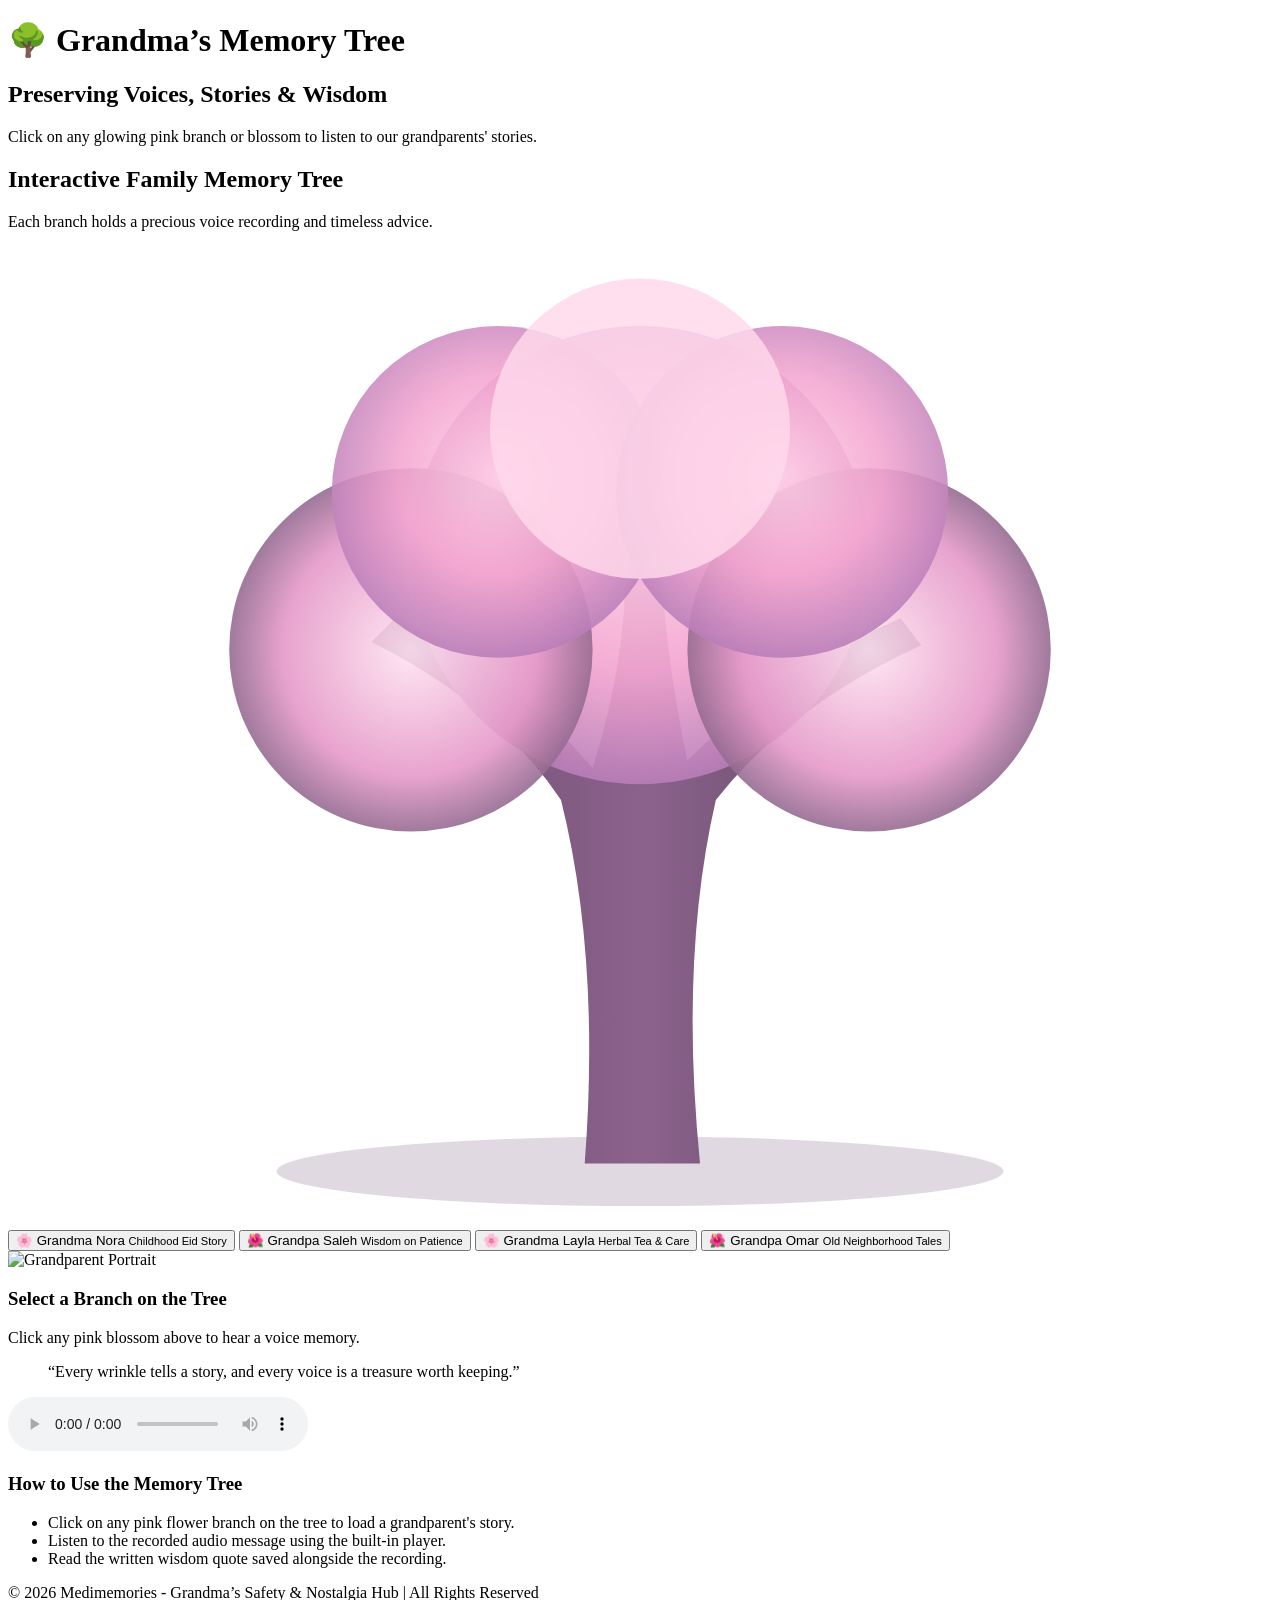
==== Memory-tree.html @ 54f24c82 "Add Memory Tree HTML structure and functionality" ====
<!DOCTYPE html>
<html lang="en">
<head>
    <meta charset="UTF-8">
    <meta name="viewport" content="width=device-width, initial-scale=1.0">
    <title>Medimemories - Memory Tree</title>
    <link rel="stylesheet" href="memory-tree.css">
</head>
<body>

    <header>
        <h1>🌳 Grandma’s Memory Tree</h1>
        <h2>Preserving Voices, Stories &amp; Wisdom</h2>
        <p>Click on any glowing pink branch or blossom to listen to our grandparents' stories.</p>
    </header>

    <main>
        <section class="tree-section">
            <h2>Interactive Family Memory Tree</h2>
            <p>Each branch holds a precious voice recording and timeless advice.</p>

            <div class="tree-container">
                <svg class="pink-tree" viewBox="0 0 800 620" xmlns="http://www.w3.org/2000/svg">
                    <defs>
                        <linearGradient id="trunkGrad" x1="0%" y1="0%" x2="100%" y2="0%">
                            <stop offset="0%" stop-color="#6d4c6e" />
                            <stop offset="50%" stop-color="#8b628c" />
                            <stop offset="100%" stop-color="#59465c" />
                        </linearGradient>

                        <radialGradient id="pinkCanopy" cx="50%" cy="45%" r="55%">
                            <stop offset="0%" stop-color="#ffd1e8" />
                            <stop offset="55%" stop-color="#f3a6d0" />
                            <stop offset="100%" stop-color="#b87db8" />
                        </radialGradient>

                        <radialGradient id="softLavender" cx="50%" cy="50%" r="50%">
                            <stop offset="0%" stop-color="#ffe4f2" />
                            <stop offset="70%" stop-color="#e599c8" />
                            <stop offset="100%" stop-color="#956b91" />
                        </radialGradient>
                    </defs>

                    <ellipse cx="400" cy="585" rx="230" ry="22" fill="rgba(118, 84, 119, 0.22)" />

                    <path class="tree-trunk" d="M365,580 Q375,450 350,350 Q310,290 230,250 L245,235 Q325,275 370,330 Q395,250 390,180 L412,180 Q415,255 430,325 Q485,270 565,235 L578,252 Q495,290 448,350 Q425,450 438,580 Z" fill="url(#trunkGrad)" />

                    <g class="tree-foliage">
                        <circle cx="400" cy="195" r="145" fill="url(#pinkCanopy)" opacity="0.92" />
                        <circle cx="255" cy="255" r="115" fill="url(#softLavender)" opacity="0.90" />
                        <circle cx="545" cy="255" r="115" fill="url(#softLavender)" opacity="0.90" />
                        <circle cx="310" cy="155" r="105" fill="url(#pinkCanopy)" opacity="0.88" />
                        <circle cx="490" cy="155" r="105" fill="url(#pinkCanopy)" opacity="0.88" />
                        <circle cx="400" cy="115" r="95" fill="#ffd9ec" opacity="0.85" />
                    </g>
                </svg>

                <button type="button" class="memory-branch branch-1" onclick="playMemory(0)">
                    <span class="blossom-icon">🌸</span>
                    <span class="branch-title">Grandma Nora</span>
                    <small>Childhood Eid Story</small>
                </button>

                <button type="button" class="memory-branch branch-2" onclick="playMemory(1)">
                    <span class="blossom-icon">🌺</span>
                    <span class="branch-title">Grandpa Saleh</span>
                    <small>Wisdom on Patience</small>
                </button>

                <button type="button" class="memory-branch branch-3" onclick="playMemory(2)">
                    <span class="blossom-icon">🌸</span>
                    <span class="branch-title">Grandma Layla</span>
                    <small>Herbal Tea &amp; Care</small>
                </button>

                <button type="button" class="memory-branch branch-4" onclick="playMemory(3)">
                    <span class="blossom-icon">🌺</span>
                    <span class="branch-title">Grandpa Omar</span>
                    <small>Old Neighborhood Tales</small>
                </button>
            </div>
        </section>

        <section class="story-player-card" id="storyPlayerCard">
            <div class="story-header">
                <img id="grandparentImg" src="grandma1.jpg" alt="Grandparent Portrait" class="grandparent-photo">
                <div>
                    <h3 id="memoryTitle">Select a Branch on the Tree</h3>
                    <p id="memoryMeta" class="memory-meta">Click any pink blossom above to hear a voice memory.</p>
                </div>
            </div>

            <blockquote id="memoryQuote" class="memory-quote">
                “Every wrinkle tells a story, and every voice is a treasure worth keeping.”
            </blockquote>

            <audio id="memoryAudio" controls>
                <source id="audioSource" src="story1.mp3" type="audio/mpeg">
                Your browser does not support the audio element.
            </audio>
        </section>

        <section class="tips-section">
            <h3>How to Use the Memory Tree</h3>
            <ul class="memory-guide-list">
                <li>Click on any pink flower branch on the tree to load a grandparent's story.</li>
                <li>Listen to the recorded audio message using the built-in player.</li>
                <li>Read the written wisdom quote saved alongside the recording.</li>
            </ul>
        </section>
    </main>

    <footer>
        <p>&copy; 2026 Medimemories - Grandma’s Safety &amp; Nostalgia Hub | All Rights Reserved</p>
    </footer>

    <script>
        const memories = [
            {
                title: "Grandma Nora — Childhood Eid Memories",
                meta: "Recorded in 2025 • Duration: 0:45",
                quote: "“In the old days, the whole neighborhood gathered before sunrise, sharing warm dates and laughter.”",
                image: "grandma1.jpg",
                audio: "story1.mp3"
            },
            {
                title: "Grandpa Saleh — Wisdom on Patience & Kindness",
                meta: "Recorded in 2025 • Duration: 1:10",
                quote: "“Take your time in life, my children; a gentle word heals faster than any medicine.”",
                image: "grandpa1.jpg",
                audio: "story2.mp3"
            },
            {
                title: "Grandma Layla — Traditional Herbal Remedies",
                meta: "Recorded in 2026 • Duration: 0:52",
                quote: "“A cup of warm mint and chamomile before sleep brings peace to both heart and mind.”",
                image: "grandma1.jpg",
                audio: "story1.mp3"
            },
            {
                title: "Grandpa Omar — Tales from the Old Market",
                meta: "Recorded in 2026 • Duration: 1:20",
                quote: "“People knew each other by heart, and trust was worth more than gold.”",
                image: "grandpa1.jpg",
                audio: "story2.mp3"
            }
        ];

        function playMemory(index) {
            const selected = memories[index];
            document.getElementById("memoryTitle").textContent = selected.title;
            document.getElementById("memoryMeta").textContent = selected.meta;
            document.getElementById("memoryQuote").textContent = selected.quote;
            document.getElementById("grandparentImg").src = selected.image;

            const audioPlayer = document.getElementById("memoryAudio");
            const audioSource = document.getElementById("audioSource");
            audioSource.src = selected.audio;
            audioPlayer.load();
            audioPlayer.play();

            const allBranches = document.querySelectorAll(".memory-branch");
            allBranches.forEach(btn => btn.classList.remove("active-branch"));
            allBranches[index].classList.add("active-branch");
        }
    </script>

</body>
</html>
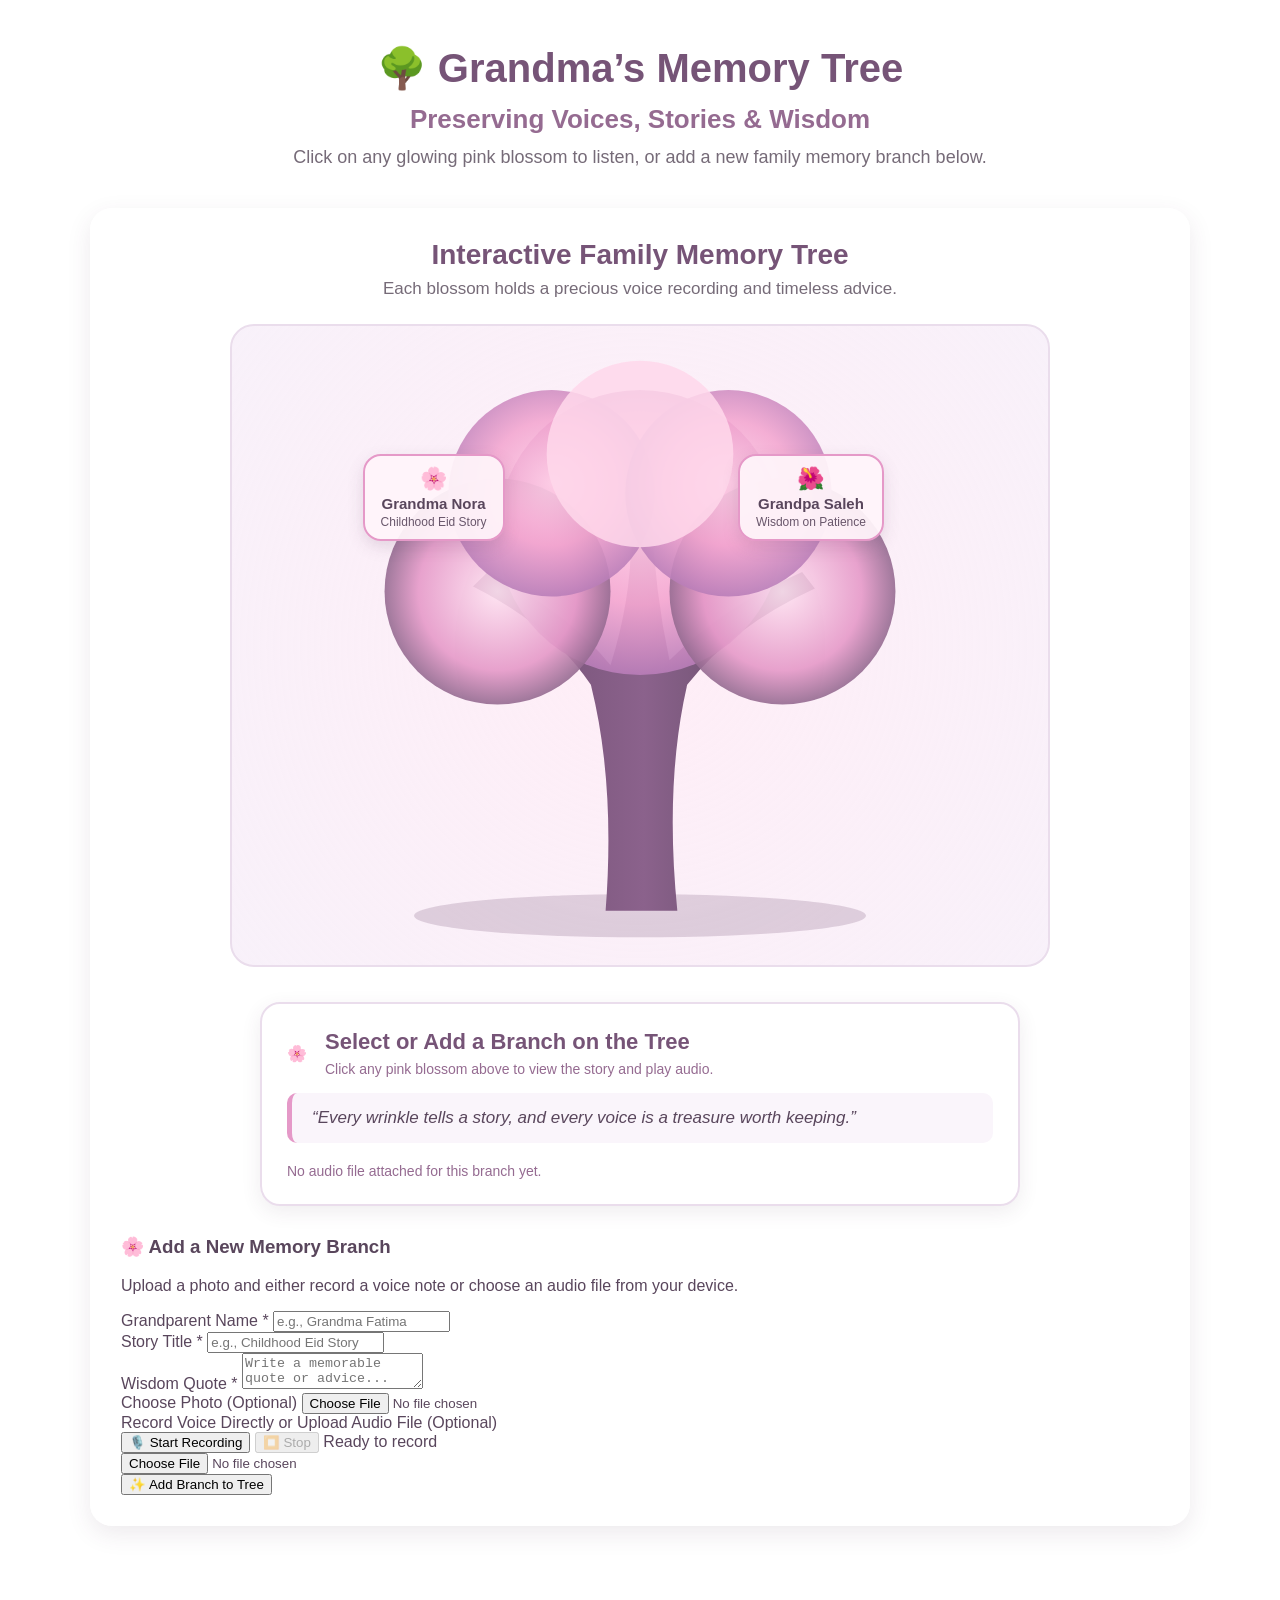
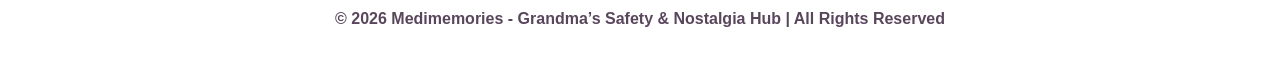
==== commit 8da112cd: "Update Memory-tree.html" ====
--- a/Memory-tree.html
+++ b/Memory-tree.html
@@ -4,22 +4,37 @@
     <meta charset="UTF-8">
     <meta name="viewport" content="width=device-width, initial-scale=1.0">
     <title>Medimemories - Memory Tree</title>
-    <link rel="stylesheet" href="memory-tree.css">
+    <link rel="stylesheet" href="Memory-tree.css">
 </head>
 <body>
 
     <header>
         <h1>🌳 Grandma’s Memory Tree</h1>
         <h2>Preserving Voices, Stories &amp; Wisdom</h2>
-        <p>Click on any glowing pink branch or blossom to listen to our grandparents' stories.</p>
+        <p>Click on any glowing pink blossom to listen, or add a new family memory branch below.</p>
     </header>
 
     <main>
+        <!-- NOTIFICATION BANNER -->
+        <div id="memoryNotification" class="memory-notification" role="alert" style="display: none;">
+            <div class="notification-content">
+                <span class="notification-icon">🔔</span>
+                <div>
+                    <strong id="notificationTitle">New Memory Added! / تم إدراج رسالة جديدة لك!</strong>
+                    <p id="notificationMessage">A new message was added to your tree — go check it out! / أدرجوا لك رسالة وذكرى جديدة على الشجرة، روح شوفها الآن!</p>
+                </div>
+            </div>
+            <div class="notification-actions">
+                <button type="button" id="goToMemoryBtn" class="notification-view-btn">Go Check It 👀 / شوفها</button>
+                <button type="button" id="closeNotificationBtn" class="notification-close-btn" aria-label="Close">✕</button>
+            </div>
+        </div>
+
         <section class="tree-section">
             <h2>Interactive Family Memory Tree</h2>
-            <p>Each branch holds a precious voice recording and timeless advice.</p>
-
-            <div class="tree-container">
+            <p>Each blossom holds a precious voice recording and timeless advice.</p>
+
+            <div class="tree-container" id="treeContainer">
                 <svg class="pink-tree" viewBox="0 0 800 620" xmlns="http://www.w3.org/2000/svg">
                     <defs>
                         <linearGradient id="trunkGrad" x1="0%" y1="0%" x2="100%" y2="0%">
@@ -55,38 +70,19 @@
                     </g>
                 </svg>
 
-                <button type="button" class="memory-branch branch-1" onclick="playMemory(0)">
-                    <span class="blossom-icon">🌸</span>
-                    <span class="branch-title">Grandma Nora</span>
-                    <small>Childhood Eid Story</small>
-                </button>
-
-                <button type="button" class="memory-branch branch-2" onclick="playMemory(1)">
-                    <span class="blossom-icon">🌺</span>
-                    <span class="branch-title">Grandpa Saleh</span>
-                    <small>Wisdom on Patience</small>
-                </button>
-
-                <button type="button" class="memory-branch branch-3" onclick="playMemory(2)">
-                    <span class="blossom-icon">🌸</span>
-                    <span class="branch-title">Grandma Layla</span>
-                    <small>Herbal Tea &amp; Care</small>
-                </button>
-
-                <button type="button" class="memory-branch branch-4" onclick="playMemory(3)">
-                    <span class="blossom-icon">🌺</span>
-                    <span class="branch-title">Grandpa Omar</span>
-                    <small>Old Neighborhood Tales</small>
-                </button>
+                <!-- Dynamic branches will be rendered here -->
+                <div id="branchesWrapper"></div>
             </div>
         </section>
 
+        <!-- STORY & AUDIO PLAYER CARD -->
         <section class="story-player-card" id="storyPlayerCard">
             <div class="story-header">
-                <img id="grandparentImg" src="grandma1.jpg" alt="Grandparent Portrait" class="grandparent-photo">
+                <img id="grandparentImg" src="" alt="Grandparent Portrait" class="grandparent-photo" style="display: none;">
+                <div id="photoPlaceholder" class="photo-placeholder">🌸</div>
                 <div>
-                    <h3 id="memoryTitle">Select a Branch on the Tree</h3>
-                    <p id="memoryMeta" class="memory-meta">Click any pink blossom above to hear a voice memory.</p>
+                    <h3 id="memoryTitle">Select or Add a Branch on the Tree</h3>
+                    <p id="memoryMeta" class="memory-meta">Click any pink blossom above to view the story and play audio.</p>
                 </div>
             </div>
 
@@ -94,19 +90,51 @@
                 “Every wrinkle tells a story, and every voice is a treasure worth keeping.”
             </blockquote>
 
-            <audio id="memoryAudio" controls>
-                <source id="audioSource" src="story1.mp3" type="audio/mpeg">
+            <audio id="memoryAudio" controls style="display: none;">
                 Your browser does not support the audio element.
             </audio>
+            <p id="noAudioMsg" class="memory-meta">No audio file attached for this branch yet.</p>
         </section>
 
-        <section class="tips-section">
-            <h3>How to Use the Memory Tree</h3>
-            <ul class="memory-guide-list">
-                <li>Click on any pink flower branch on the tree to load a grandparent's story.</li>
-                <li>Listen to the recorded audio message using the built-in player.</li>
-                <li>Read the written wisdom quote saved alongside the recording.</li>
-            </ul>
+        <!-- ADD NEW BRANCH FORM FOR END USER -->
+        <section class="add-memory-section">
+            <h3>🌸 Add a New Memory Branch</h3>
+            <p>Upload a photo and either record a voice note or choose an audio file from your device.</p>
+
+            <form id="addMemoryForm" class="add-memory-form">
+                <div class="form-row">
+                    <label for="personName">Grandparent Name *</label>
+                    <input type="text" id="personName" placeholder="e.g., Grandma Fatima" required>
+                </div>
+
+                <div class="form-row">
+                    <label for="storyTitle">Story Title *</label>
+                    <input type="text" id="storyTitle" placeholder="e.g., Childhood Eid Story" required>
+                </div>
+
+                <div class="form-row">
+                    <label for="storyQuote">Wisdom Quote *</label>
+                    <textarea id="storyQuote" rows="2" placeholder="Write a memorable quote or advice..." required></textarea>
+                </div>
+
+                <div class="form-row">
+                    <label for="photoInput">Choose Photo (Optional)</label>
+                    <input type="file" id="photoInput" accept="image/*">
+                </div>
+
+                <div class="form-row">
+                    <label>Record Voice Directly or Upload Audio File (Optional)</label>
+                    <div class="voice-controls">
+                        <button type="button" id="recordBtn" class="record-btn">🎙️ Start Recording</button>
+                        <button type="button" id="stopBtn" class="stop-btn" disabled>⏹️ Stop</button>
+                        <span id="recordStatus" class="record-status">Ready to record</span>
+                    </div>
+                    <audio id="recordedPreview" controls style="display: none; margin-top: 8px;"></audio>
+                    <input type="file" id="audioInput" accept="audio/*">
+                </div>
+
+                <button type="submit" class="add-branch-btn">✨ Add Branch to Tree</button>
+            </form>
         </section>
     </main>
 
@@ -117,52 +145,280 @@
     <script>
         const memories = [
             {
+                name: "Grandma Nora",
+                shortTitle: "Childhood Eid Story",
                 title: "Grandma Nora — Childhood Eid Memories",
-                meta: "Recorded in 2025 • Duration: 0:45",
+                meta: "Sample Memory • Record or upload below",
                 quote: "“In the old days, the whole neighborhood gathered before sunrise, sharing warm dates and laughter.”",
-                image: "grandma1.jpg",
-                audio: "story1.mp3"
+                image: "",
+                audio: ""
             },
             {
+                name: "Grandpa Saleh",
+                shortTitle: "Wisdom on Patience",
                 title: "Grandpa Saleh — Wisdom on Patience & Kindness",
-                meta: "Recorded in 2025 • Duration: 1:10",
+                meta: "Sample Memory • Record or upload below",
                 quote: "“Take your time in life, my children; a gentle word heals faster than any medicine.”",
-                image: "grandpa1.jpg",
-                audio: "story2.mp3"
-            },
-            {
-                title: "Grandma Layla — Traditional Herbal Remedies",
-                meta: "Recorded in 2026 • Duration: 0:52",
-                quote: "“A cup of warm mint and chamomile before sleep brings peace to both heart and mind.”",
-                image: "grandma1.jpg",
-                audio: "story1.mp3"
-            },
-            {
-                title: "Grandpa Omar — Tales from the Old Market",
-                meta: "Recorded in 2026 • Duration: 1:20",
-                quote: "“People knew each other by heart, and trust was worth more than gold.”",
-                image: "grandpa1.jpg",
-                audio: "story2.mp3"
+                image: "",
+                audio: ""
             }
         ];
+
+        const branchPositions = [
+            { top: "20%", left: "16%" },
+            { top: "20%", left: "62%" },
+            { top: "42%", left: "20%" },
+            { top: "42%", left: "58%" },
+            { top: "12%", left: "39%" },
+            { top: "32%", left: "39%" },
+            { top: "55%", left: "14%" },
+            { top: "55%", left: "64%" }
+        ];
+
+        const branchesWrapper = document.getElementById("branchesWrapper");
+
+        // Voice recording state
+        let mediaRecorder = null;
+        let audioChunks = [];
+        let recordedAudioURL = "";
+
+        const recordBtn = document.getElementById("recordBtn");
+        const stopBtn = document.getElementById("stopBtn");
+        const recordStatus = document.getElementById("recordStatus");
+        const recordedPreview = document.getElementById("recordedPreview");
+        const audioInput = document.getElementById("audioInput");
+
+        recordBtn.addEventListener("click", async function () {
+            if (!navigator.mediaDevices || !navigator.mediaDevices.getUserMedia) {
+                recordStatus.textContent = "Microphone recording is not supported in this browser.";
+                return;
+            }
+
+            try {
+                const stream = await navigator.mediaDevices.getUserMedia({ audio: true });
+                audioChunks = [];
+                mediaRecorder = new MediaRecorder(stream);
+
+                mediaRecorder.ondataavailable = function (event) {
+                    if (event.data.size > 0) {
+                        audioChunks.push(event.data);
+                    }
+                };
+
+                mediaRecorder.onstop = function () {
+                    const audioBlob = new Blob(audioChunks, { type: "audio/webm" });
+                    recordedAudioURL = URL.createObjectURL(audioBlob);
+                    recordedPreview.src = recordedAudioURL;
+                    recordedPreview.style.display = "block";
+                    recordStatus.textContent = "Recording saved! Ready to add branch.";
+
+                    stream.getTracks().forEach(track => track.stop());
+                };
+
+                mediaRecorder.start();
+                recordBtn.disabled = true;
+                stopBtn.disabled = false;
+                recordStatus.textContent = "Recording... speak clearly";
+            } catch (err) {
+                recordStatus.textContent = "Microphone access denied or unavailable.";
+            }
+        });
+
+        stopBtn.addEventListener("click", function () {
+            if (mediaRecorder && mediaRecorder.state !== "inactive") {
+                mediaRecorder.stop();
+                recordBtn.disabled = false;
+                stopBtn.disabled = true;
+            }
+        });
+
+        audioInput.addEventListener("change", function () {
+            if (this.files && this.files[0]) {
+                recordedAudioURL = "";
+                recordedPreview.style.display = "none";
+                recordedPreview.src = "";
+                recordStatus.textContent = "Audio file selected from device.";
+            }
+        });
+
+        // Notification & soft chime
+        const memoryNotification = document.getElementById("memoryNotification");
+        const notificationTitle = document.getElementById("notificationTitle");
+        const notificationMessage = document.getElementById("notificationMessage");
+        const goToMemoryBtn = document.getElementById("goToMemoryBtn");
+        const closeNotificationBtn = document.getElementById("closeNotificationBtn");
+
+        let notificationTimer = null;
+        let latestAddedIndex = null;
+
+        function playSoftChime() {
+            try {
+                const AudioCtx = window.AudioContext || window.webkitAudioContext;
+                if (!AudioCtx) return;
+
+                const ctx = new AudioCtx();
+                const now = ctx.currentTime;
+
+                const notes = [523.25, 659.25, 783.99];
+                notes.forEach((freq, idx) => {
+                    const osc = ctx.createOscillator();
+                    const gain = ctx.createGain();
+
+                    osc.type = "sine";
+                    osc.frequency.setValueAtTime(freq, now + idx * 0.12);
+
+                    gain.gain.setValueAtTime(0.001, now + idx * 0.12);
+                    gain.gain.exponentialRampToValueAtTime(0.08, now + idx * 0.12 + 0.03);
+                    gain.gain.exponentialRampToValueAtTime(0.0001, now + idx * 0.12 + 0.35);
+
+                    osc.connect(gain);
+                    gain.connect(ctx.destination);
+
+                    osc.start(now + idx * 0.12);
+                    osc.stop(now + idx * 0.12 + 0.38);
+                });
+            } catch (e) {
+                // Ignore if audio context is blocked
+            }
+        }
+
+        function showMemoryNotification(personName, storyTitle, memoryIndex) {
+            latestAddedIndex = memoryIndex;
+
+            notificationTitle.textContent = `New Memory from/for ${personName} • أدرجوا لك رسالة جديدة!`;
+            notificationMessage.textContent = `"${storyTitle}" was added to the tree — go check it out! / أضافوا لك ذكرى ورسالة جديدة، روح شوفها الآن!`;
+
+            memoryNotification.style.display = "flex";
+            playSoftChime();
+
+            clearTimeout(notificationTimer);
+            notificationTimer = setTimeout(() => {
+                memoryNotification.style.display = "none";
+            }, 8000);
+        }
+
+        goToMemoryBtn.addEventListener("click", function () {
+            if (latestAddedIndex !== null) {
+                playMemory(latestAddedIndex);
+                document.getElementById("storyPlayerCard").scrollIntoView({ behavior: "smooth", block: "center" });
+            }
+            memoryNotification.style.display = "none";
+        });
+
+        closeNotificationBtn.addEventListener("click", function () {
+            memoryNotification.style.display = "none";
+            clearTimeout(notificationTimer);
+        });
+
+        function renderBranches() {
+            branchesWrapper.innerHTML = "";
+            memories.forEach((mem, index) => {
+                const btn = document.createElement("button");
+                btn.type = "button";
+                btn.className = "memory-branch";
+
+                const pos = branchPositions[index % branchPositions.length];
+                btn.style.top = pos.top;
+                btn.style.left = pos.left;
+                btn.style.animationDelay = `${(index * 0.4) % 2}s`;
+
+                btn.innerHTML = `
+                    <span class="blossom-icon">${index % 2 === 0 ? "🌸" : "🌺"}</span>
+                    <span class="branch-title">${mem.name}</span>
+                    <small>${mem.shortTitle}</small>
+                `;
+
+                btn.onclick = () => playMemory(index);
+                branchesWrapper.appendChild(btn);
+            });
+        }
 
         function playMemory(index) {
             const selected = memories[index];
             document.getElementById("memoryTitle").textContent = selected.title;
             document.getElementById("memoryMeta").textContent = selected.meta;
             document.getElementById("memoryQuote").textContent = selected.quote;
-            document.getElementById("grandparentImg").src = selected.image;
+
+            const imgEl = document.getElementById("grandparentImg");
+            const placeholderEl = document.getElementById("photoPlaceholder");
+            if (selected.image) {
+                imgEl.src = selected.image;
+                imgEl.style.display = "block";
+                placeholderEl.style.display = "none";
+            } else {
+                imgEl.style.display = "none";
+                placeholderEl.style.display = "flex";
+            }
 
             const audioPlayer = document.getElementById("memoryAudio");
-            const audioSource = document.getElementById("audioSource");
-            audioSource.src = selected.audio;
-            audioPlayer.load();
-            audioPlayer.play();
+            const noAudioMsg = document.getElementById("noAudioMsg");
+            if (selected.audio) {
+                audioPlayer.src = selected.audio;
+                audioPlayer.style.display = "block";
+                noAudioMsg.style.display = "none";
+                audioPlayer.load();
+                audioPlayer.play();
+            } else {
+                audioPlayer.pause();
+                audioPlayer.style.display = "none";
+                noAudioMsg.style.display = "block";
+            }
 
             const allBranches = document.querySelectorAll(".memory-branch");
             allBranches.forEach(btn => btn.classList.remove("active-branch"));
-            allBranches[index].classList.add("active-branch");
+            if (allBranches[index]) {
+                allBranches[index].classList.add("active-branch");
+            }
         }
+
+        document.getElementById("addMemoryForm").addEventListener("submit", function (e) {
+            e.preventDefault();
+
+            const name = document.getElementById("personName").value.trim();
+            const shortTitle = document.getElementById("storyTitle").value.trim();
+            const quoteText = document.getElementById("storyQuote").value.trim();
+            const photoFile = document.getElementById("photoInput").files[0];
+            const audioFile = audioInput.files[0];
+
+            const imageURL = photoFile ? URL.createObjectURL(photoFile) : "";
+            let finalAudioURL = "";
+            let audioSourceLabel = "Text memory";
+
+            if (recordedAudioURL) {
+                finalAudioURL = recordedAudioURL;
+                audioSourceLabel = "Recorded voice";
+            } else if (audioFile) {
+                finalAudioURL = URL.createObjectURL(audioFile);
+                audioSourceLabel = "Uploaded audio";
+            }
+
+            const newMemory = {
+                name: name,
+                shortTitle: shortTitle,
+                title: `${name} — ${shortTitle}`,
+                meta: `Added just now • ${audioSourceLabel}`,
+                quote: `“${quoteText}”`,
+                image: imageURL,
+                audio: finalAudioURL
+            };
+
+            memories.push(newMemory);
+            renderBranches();
+
+            const newIndex = memories.length - 1;
+            playMemory(newIndex);
+            showMemoryNotification(name, shortTitle, newIndex);
+
+            this.reset();
+            recordedAudioURL = "";
+            recordedPreview.style.display = "none";
+            recordedPreview.src = "";
+            recordBtn.disabled = false;
+            stopBtn.disabled = true;
+            recordStatus.textContent = "Ready to record";
+        });
+
+        renderBranches();
     </script>
 
 </body>
--- a/Memory-tree.css
+++ b/Memory-tree.css
@@ -0,0 +1,309 @@
+/* =========================
+   GENERAL SETTINGS
+========================= */
+* {
+    box-sizing: border-box;
+}
+
+body {
+    margin: 0;
+    min-height: 100vh;
+    font-family: "Segoe UI", Tahoma, Arial, sans-serif;
+    direction: ltr;
+    background-image: url("family-background.png.png");
+    background-size: cover;
+    background-position: center;
+    background-repeat: no-repeat;
+    background-attachment: fixed;
+    color: #59465c;
+}
+
+/* =========================
+   HEADER
+========================= */
+header {
+    text-align: center;
+    padding: 35px 15px 20px;
+}
+
+header h1 {
+    color: #765477;
+    font-size: 40px;
+    font-weight: 800;
+    margin: 10px 0 12px;
+}
+
+header h2 {
+    color: #956b91;
+    font-size: 26px;
+    font-weight: 700;
+    margin: 0 0 12px;
+}
+
+header p {
+    color: #766b78;
+    font-size: 18px;
+    margin: 0;
+}
+
+/* =========================
+   MAIN GLASS CONTAINER
+========================= */
+main {
+    max-width: 1100px;
+    margin: 20px auto 50px;
+    padding: 30px;
+    background: rgba(255, 255, 255, 0.78);
+    border: 1px solid rgba(255, 255, 255, 0.85);
+    border-radius: 22px;
+    box-shadow: 0 8px 25px rgba(80, 50, 80, 0.10);
+    backdrop-filter: blur(6px);
+}
+
+main h2 {
+    color: #765477;
+    font-size: 28px;
+    margin: 0 0 8px;
+    text-align: center;
+}
+
+main > .tree-section > p {
+    color: #766b78;
+    font-size: 17px;
+    text-align: center;
+    margin: 0 0 25px;
+}
+
+/* =========================
+   LARGE PINK & LAVENDER ANIMATED TREE
+========================= */
+.tree-container {
+    position: relative;
+    max-width: 820px;
+    margin: 0 auto 35px;
+    padding: 15px;
+    background: radial-gradient(circle at center, rgba(255, 228, 242, 0.65), rgba(235, 215, 240, 0.35));
+    border: 2px solid #eaddec;
+    border-radius: 24px;
+    overflow: hidden;
+}
+
+.pink-tree {
+    width: 100%;
+    height: auto;
+    display: block;
+    transform-origin: bottom center;
+    animation: gentleSway 6s ease-in-out infinite;
+}
+
+.tree-foliage {
+    transform-origin: 400px 230px;
+    animation: canopyBreathe 4.5s ease-in-out infinite alternate;
+}
+
+@keyframes gentleSway {
+    0% {
+        transform: rotate(-1.2deg);
+    }
+    50% {
+        transform: rotate(1.2deg);
+    }
+    100% {
+        transform: rotate(-1.2deg);
+    }
+}
+
+@keyframes canopyBreathe {
+    0% {
+        transform: scale(0.99);
+    }
+    100% {
+        transform: scale(1.025);
+    }
+}
+
+/* =========================
+   INTERACTIVE BRANCH BUTTONS
+========================= */
+.memory-branch {
+    position: absolute;
+    display: flex;
+    flex-direction: column;
+    align-items: center;
+    gap: 3px;
+    padding: 10px 16px;
+    background: rgba(255, 245, 250, 0.94);
+    color: #59465c;
+    border: 2px solid #e599c8;
+    border-radius: 18px;
+    box-shadow: 0 6px 16px rgba(118, 84, 119, 0.18);
+    cursor: pointer;
+    transition: transform 0.3s ease, background 0.3s ease, box-shadow 0.3s ease;
+    animation: floatBranch 3.5s ease-in-out infinite alternate;
+}
+
+.memory-branch:hover,
+.memory-branch.active-branch {
+    background: linear-gradient(135deg, #f3a6d0, #956b91);
+    color: #ffffff;
+    border-color: #765477;
+    transform: scale(1.08);
+    box-shadow: 0 8px 22px rgba(118, 84, 119, 0.35);
+}
+
+.blossom-icon {
+    font-size: 22px;
+}
+
+.branch-title {
+    font-weight: 700;
+    font-size: 15px;
+}
+
+.memory-branch small {
+    font-size: 12px;
+    opacity: 0.9;
+}
+
+.branch-1 {
+    top: 22%;
+    left: 16%;
+}
+
+.branch-2 {
+    top: 20%;
+    right: 16%;
+    animation-delay: 0.8s;
+}
+
+.branch-3 {
+    top: 44%;
+    left: 22%;
+    animation-delay: 1.4s;
+}
+
+.branch-4 {
+    top: 44%;
+    right: 22%;
+    animation-delay: 2s;
+}
+
+@keyframes floatBranch {
+    0% {
+        transform: translateY(0px);
+    }
+    100% {
+        transform: translateY(-6px);
+    }
+}
+
+/* =========================
+   STORY & AUDIO PLAYER CARD
+========================= */
+.story-player-card {
+    max-width: 760px;
+    margin: 0 auto 30px;
+    padding: 25px;
+    background: rgba(255, 255, 255, 0.95);
+    border: 2px solid #eaddec;
+    border-radius: 20px;
+    box-shadow: 0 6px 20px rgba(80, 50, 80, 0.09);
+}
+
+.story-header {
+    display: flex;
+    align-items: center;
+    gap: 18px;
+    margin-bottom: 16px;
+}
+
+.grandparent-photo {
+    width: 85px;
+    height: 85px;
+    border-radius: 50%;
+    object-fit: cover;
+    border: 3px solid #e599c8;
+}
+
+.story-header h3 {
+    color: #765477;
+    font-size: 22px;
+    margin: 0 0 6px;
+}
+
+.memory-meta {
+    color: #956b91;
+    font-size: 14px;
+    margin: 0;
+}
+
+.memory-quote {
+    margin: 15px 0 20px;
+    padding: 15px 20px;
+    background: #faf5fb;
+    border-left: 5px solid #e599c8;
+    border-radius: 10px;
+    font-style: italic;
+    font-size: 17px;
+    color: #59465c;
+}
+
+audio {
+    width: 100%;
+    border-radius: 12px;
+}
+
+/* =========================
+   GUIDE LIST & FOOTER
+========================= */
+.tips-section {
+    max-width: 760px;
+    margin: 0 auto;
+    padding: 20px 25px;
+    background: #faf5fb;
+    border: 1px solid #eaddec;
+    border-radius: 16px;
+}
+
+.tips-section h3 {
+    color: #765477;
+    margin-top: 0;
+}
+
+.memory-guide-list {
+    color: #59465c;
+    line-height: 1.8;
+    padding-left: 20px;
+}
+
+footer {
+    text-align: center;
+    padding: 18px;
+    color: #59465c;
+    font-weight: 600;
+}
+
+/* =========================
+   RESPONSIVE DESIGN (MOBILE)
+========================= */
+@media (max-width: 700px) {
+    header h1 {
+        font-size: 28px;
+    }
+
+    main {
+        margin: 12px;
+        padding: 18px;
+    }
+
+    .memory-branch {
+        position: static;
+        width: 100%;
+        margin-top: 10px;
+    }
+
+    .story-header {
+        flex-direction: column;
+        text-align: center;
+    }
+}
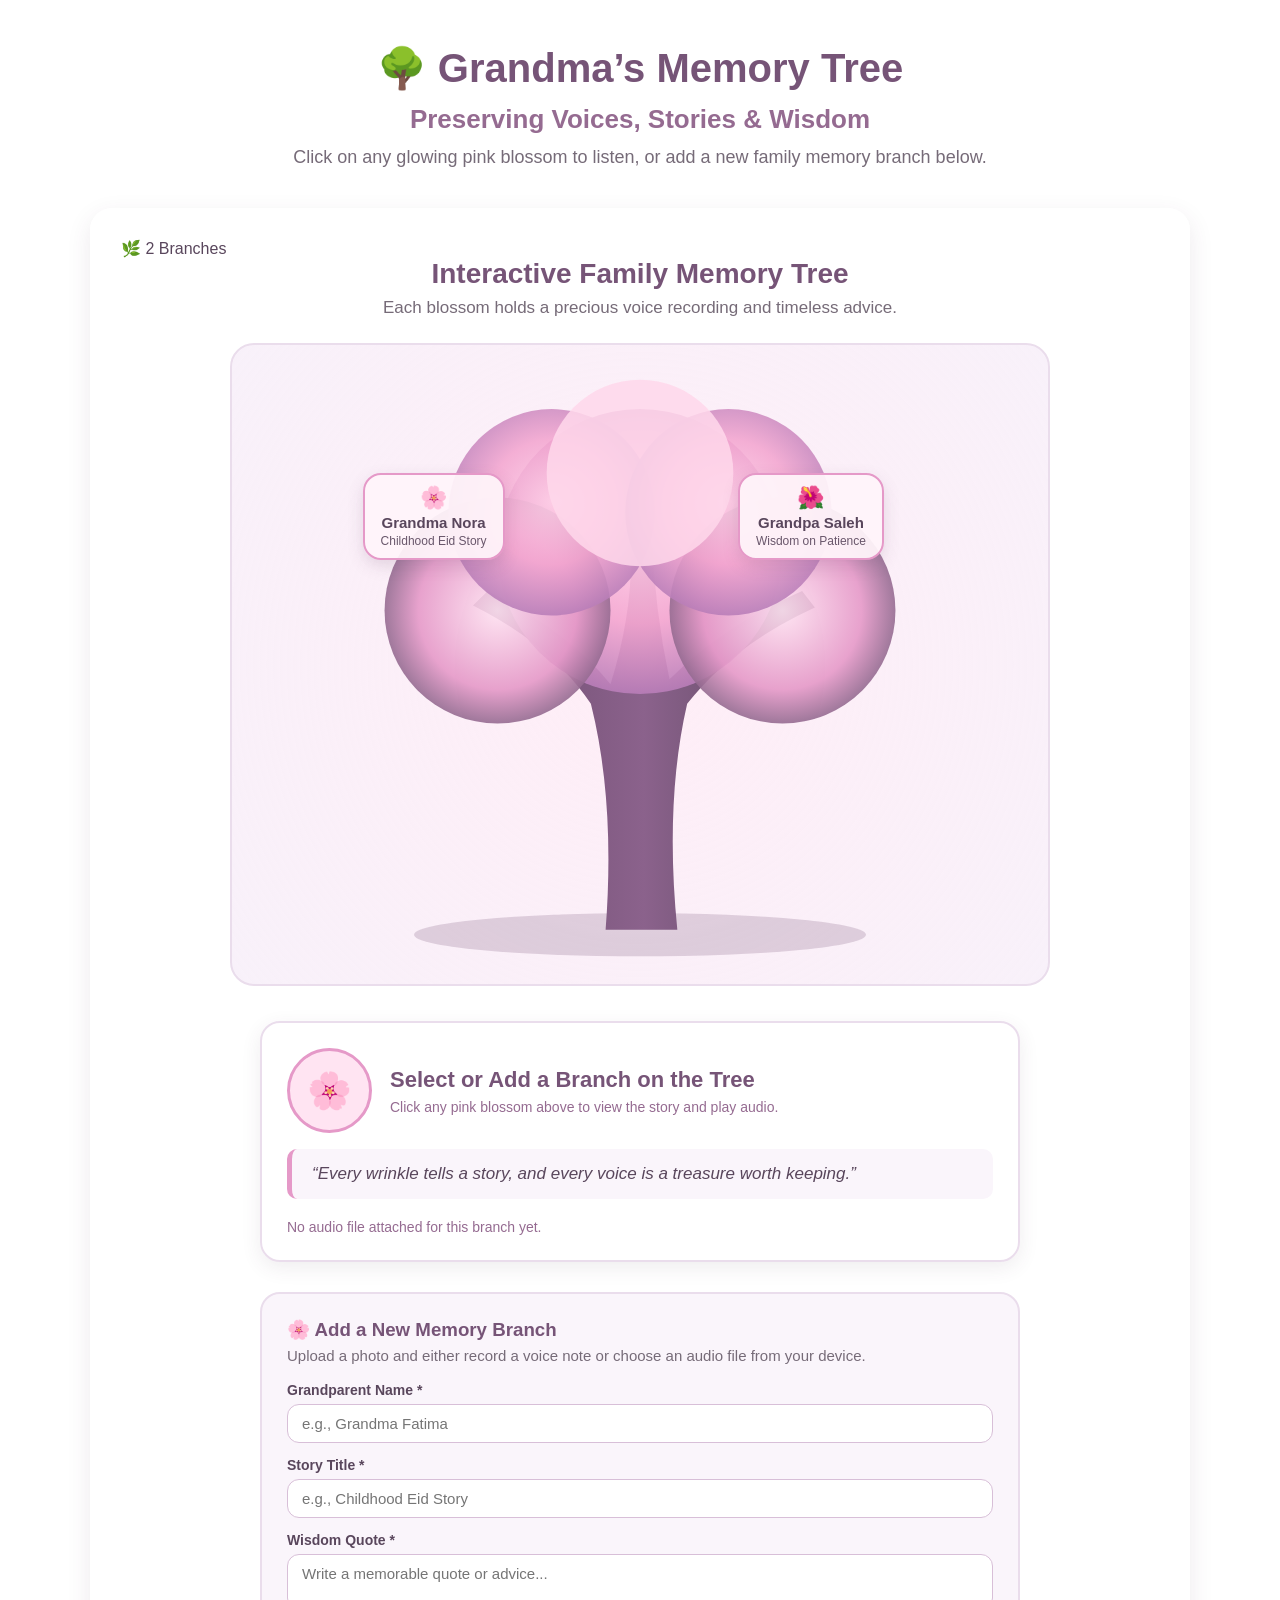
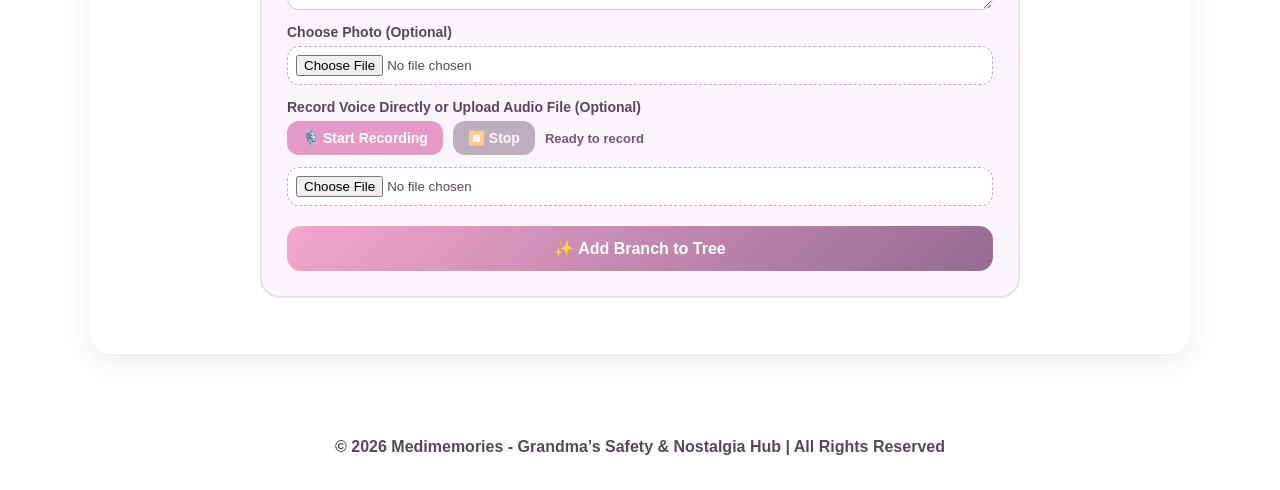
==== commit 640ace4f: "Update Memory-tree.html" ====
--- a/Memory-tree.html
+++ b/Memory-tree.html
@@ -4,6 +4,9 @@
     <meta charset="UTF-8">
     <meta name="viewport" content="width=device-width, initial-scale=1.0">
     <title>Medimemories - Memory Tree</title>
+    <link rel="preconnect" href="https://fonts.googleapis.com">
+    <link rel="preconnect" href="https://fonts.gstatic.com" crossorigin>
+    <link href="https://fonts.googleapis.com/css2?family=Playfair+Display:ital,wght@0,500;1,400;1,500;1,600&display=swap" rel="stylesheet">
     <link rel="stylesheet" href="Memory-tree.css">
 </head>
 <body>
@@ -16,21 +19,29 @@
 
     <main>
         <!-- NOTIFICATION BANNER -->
-        <div id="memoryNotification" class="memory-notification" role="alert" style="display: none;">
+        <div id="memoryNotification" class="memory-notification" role="status" aria-live="polite" style="display: none;">
+            <div id="notificationPetalsLayer" class="notification-petals-layer" aria-hidden="true"></div>
+
             <div class="notification-content">
                 <span class="notification-icon">🔔</span>
                 <div>
-                    <strong id="notificationTitle">New Memory Added! / تم إدراج رسالة جديدة لك!</strong>
-                    <p id="notificationMessage">A new message was added to your tree — go check it out! / أدرجوا لك رسالة وذكرى جديدة على الشجرة، روح شوفها الآن!</p>
+                    <p id="notificationMessage" class="notification-poetic-text"></p>
                 </div>
             </div>
             <div class="notification-actions">
-                <button type="button" id="goToMemoryBtn" class="notification-view-btn">Go Check It 👀 / شوفها</button>
+                <button type="button" id="goToMemoryBtn" class="notification-view-btn">View Memory 🌸</button>
                 <button type="button" id="closeNotificationBtn" class="notification-close-btn" aria-label="Close">✕</button>
             </div>
         </div>
 
         <section class="tree-section">
+            <div class="tree-top-meta">
+                <div id="branchCounterBadge" class="branch-counter-badge" aria-live="polite">
+                    <span class="branch-icon">🌿</span>
+                    <span id="branchCountText">2 Branches</span>
+                </div>
+            </div>
+
             <h2>Interactive Family Memory Tree</h2>
             <p>Each blossom holds a precious voice recording and timeless advice.</p>
 
@@ -143,6 +154,24 @@
     </footer>
 
     <script>
+        const POETIC_MESSAGES = [
+            "A new pulse of nostalgia has visited your tree with a message overflowing with warmth — kindly take a look.",
+            "Your tree is blooming with a warm new memory, gently added just for you — please view it now.",
+            "Every branch holds a tale, and today a new story and message have arrived on your tree — we invite you to explore it."
+        ];
+
+        let lastMessageIndex = -1;
+
+        function getNextPoeticMessage() {
+            let nextIndex;
+            do {
+                nextIndex = Math.floor(Math.random() * POETIC_MESSAGES.length);
+            } while (nextIndex === lastMessageIndex && POETIC_MESSAGES.length > 1);
+
+            lastMessageIndex = nextIndex;
+            return POETIC_MESSAGES[nextIndex];
+        }
+
         const memories = [
             {
                 name: "Grandma Nora",
@@ -176,6 +205,19 @@
         ];
 
         const branchesWrapper = document.getElementById("branchesWrapper");
+        const branchCounterBadge = document.getElementById("branchCounterBadge");
+        const branchCountText = document.getElementById("branchCountText");
+
+        function updateBranchCounter(animate = false) {
+            const count = memories.length;
+            branchCountText.textContent = count === 1 ? "1 Branch" : `${count} Branches`;
+
+            if (animate) {
+                branchCounterBadge.classList.remove("pulse");
+                void branchCounterBadge.offsetWidth;
+                branchCounterBadge.classList.add("pulse");
+            }
+        }
 
         // Voice recording state
         let mediaRecorder = null;
@@ -241,10 +283,10 @@
             }
         });
 
-        // Notification & soft chime
+        // Notification, petals (on notification only) & soft chime
         const memoryNotification = document.getElementById("memoryNotification");
-        const notificationTitle = document.getElementById("notificationTitle");
         const notificationMessage = document.getElementById("notificationMessage");
+        const notificationPetalsLayer = document.getElementById("notificationPetalsLayer");
         const goToMemoryBtn = document.getElementById("goToMemoryBtn");
         const closeNotificationBtn = document.getElementById("closeNotificationBtn");
 
@@ -282,19 +324,40 @@
             }
         }
 
-        function showMemoryNotification(personName, storyTitle, memoryIndex) {
+        function spawnNotificationParticles() {
+            notificationPetalsLayer.innerHTML = "";
+            const symbols = ["🌸", "💗", "🌷", "🤍", "🌸", "💕"];
+            const count = 12;
+
+            for (let i = 0; i < count; i++) {
+                const particle = document.createElement("span");
+                particle.className = "notification-particle";
+                particle.textContent = symbols[i % symbols.length];
+
+                const left = 6 + Math.random() * 88;
+                const driftX = (Math.random() - 0.5) * 42;
+                const delay = Math.random() * 0.45;
+
+                particle.style.left = `${left}%`;
+                particle.style.setProperty("--drift-x", `${driftX}px`);
+                particle.style.animationDelay = `${delay}s`;
+
+                notificationPetalsLayer.appendChild(particle);
+            }
+        }
+
+        function showMemoryNotification(memoryIndex) {
             latestAddedIndex = memoryIndex;
-
-            notificationTitle.textContent = `New Memory from/for ${personName} • أدرجوا لك رسالة جديدة!`;
-            notificationMessage.textContent = `"${storyTitle}" was added to the tree — go check it out! / أضافوا لك ذكرى ورسالة جديدة، روح شوفها الآن!`;
+            notificationMessage.textContent = getNextPoeticMessage();
 
             memoryNotification.style.display = "flex";
+            spawnNotificationParticles();
             playSoftChime();
 
             clearTimeout(notificationTimer);
             notificationTimer = setTimeout(() => {
                 memoryNotification.style.display = "none";
-            }, 8000);
+            }, 8500);
         }
 
         goToMemoryBtn.addEventListener("click", function () {
@@ -403,11 +466,12 @@
             };
 
             memories.push(newMemory);
+            updateBranchCounter(true);
             renderBranches();
 
             const newIndex = memories.length - 1;
             playMemory(newIndex);
-            showMemoryNotification(name, shortTitle, newIndex);
+            showMemoryNotification(newIndex);
 
             this.reset();
             recordedAudioURL = "";
@@ -418,6 +482,7 @@
             recordStatus.textContent = "Ready to record";
         });
 
+        updateBranchCounter(false);
         renderBranches();
     </script>
 
--- a/Memory-tree.css
+++ b/Memory-tree.css
@@ -75,6 +75,86 @@
 }
 
 /* =========================
+   NEW MEMORY NOTIFICATION
+========================= */
+.memory-notification {
+    display: flex;
+    align-items: center;
+    justify-content: space-between;
+    gap: 15px;
+    max-width: 760px;
+    margin: 0 auto 22px;
+    padding: 15px 20px;
+    background: linear-gradient(135deg, #fff0f7, #f5ebfa);
+    border: 2px solid #e599c8;
+    border-radius: 18px;
+    box-shadow: 0 8px 22px rgba(118, 84, 119, 0.18);
+    animation: slideDownNotif 0.35s ease;
+}
+
+.notification-content {
+    display: flex;
+    align-items: center;
+    gap: 12px;
+}
+
+.notification-icon {
+    font-size: 26px;
+}
+
+.notification-content strong {
+    display: block;
+    color: #765477;
+    font-size: 16px;
+    margin-bottom: 3px;
+}
+
+.notification-content p {
+    margin: 0;
+    color: #59465c;
+    font-size: 14px;
+}
+
+.notification-actions {
+    display: flex;
+    align-items: center;
+    gap: 8px;
+    flex-shrink: 0;
+}
+
+.notification-view-btn {
+    padding: 8px 14px;
+    background: linear-gradient(135deg, #f3a6d0, #956b91);
+    color: #ffffff;
+    border: none;
+    border-radius: 12px;
+    font-weight: 700;
+    font-size: 13px;
+    cursor: pointer;
+}
+
+.notification-close-btn {
+    background: transparent;
+    border: none;
+    color: #765477;
+    font-size: 16px;
+    font-weight: 700;
+    cursor: pointer;
+    padding: 4px 8px;
+}
+
+@keyframes slideDownNotif {
+    from {
+        opacity: 0;
+        transform: translateY(-10px);
+    }
+    to {
+        opacity: 1;
+        transform: translateY(0);
+    }
+}
+
+/* =========================
    LARGE PINK & LAVENDER ANIMATED TREE
 ========================= */
 .tree-container {
@@ -165,29 +245,6 @@
     opacity: 0.9;
 }
 
-.branch-1 {
-    top: 22%;
-    left: 16%;
-}
-
-.branch-2 {
-    top: 20%;
-    right: 16%;
-    animation-delay: 0.8s;
-}
-
-.branch-3 {
-    top: 44%;
-    left: 22%;
-    animation-delay: 1.4s;
-}
-
-.branch-4 {
-    top: 44%;
-    right: 22%;
-    animation-delay: 2s;
-}
-
 @keyframes floatBranch {
     0% {
         transform: translateY(0px);
@@ -225,6 +282,18 @@
     border: 3px solid #e599c8;
 }
 
+.photo-placeholder {
+    width: 85px;
+    height: 85px;
+    border-radius: 50%;
+    background: #ffe4f2;
+    border: 3px solid #e599c8;
+    display: flex;
+    align-items: center;
+    justify-content: center;
+    font-size: 36px;
+}
+
 .story-header h3 {
     color: #765477;
     font-size: 22px;
@@ -254,26 +323,134 @@
 }
 
 /* =========================
-   GUIDE LIST & FOOTER
-========================= */
-.tips-section {
+   ADD NEW MEMORY FORM
+========================= */
+.add-memory-section {
     max-width: 760px;
-    margin: 0 auto;
-    padding: 20px 25px;
+    margin: 0 auto 25px;
+    padding: 25px;
     background: #faf5fb;
-    border: 1px solid #eaddec;
-    border-radius: 16px;
-}
-
-.tips-section h3 {
-    color: #765477;
-    margin-top: 0;
-}
-
-.memory-guide-list {
-    color: #59465c;
-    line-height: 1.8;
-    padding-left: 20px;
+    border: 2px solid #eaddec;
+    border-radius: 20px;
+}
+
+.add-memory-section h3 {
+    color: #765477;
+    margin: 0 0 6px;
+}
+
+.add-memory-section > p {
+    color: #766b78;
+    margin: 0 0 18px;
+    font-size: 15px;
+}
+
+.add-memory-form {
+    display: flex;
+    flex-direction: column;
+    gap: 14px;
+}
+
+.form-row {
+    display: flex;
+    flex-direction: column;
+    gap: 6px;
+}
+
+.form-row label {
+    font-weight: 700;
+    color: #59465c;
+    font-size: 14px;
+}
+
+.form-row input[type="text"],
+.form-row textarea {
+    padding: 10px 14px;
+    border: 1.5px solid #d8bfd8;
+    border-radius: 12px;
+    font-family: inherit;
+    font-size: 15px;
+    background: #ffffff;
+    color: #59465c;
+}
+
+.form-row input[type="file"] {
+    padding: 8px;
+    background: #ffffff;
+    border: 1.5px dashed #e599c8;
+    border-radius: 12px;
+    color: #59465c;
+}
+
+/* =========================
+   VOICE RECORDING CONTROLS
+========================= */
+.voice-controls {
+    display: flex;
+    flex-wrap: wrap;
+    align-items: center;
+    gap: 10px;
+    margin-bottom: 6px;
+}
+
+.record-btn,
+.stop-btn {
+    padding: 9px 15px;
+    border: none;
+    border-radius: 12px;
+    font-weight: 700;
+    font-size: 14px;
+    cursor: pointer;
+    transition: transform 0.2s ease, opacity 0.2s ease;
+}
+
+.record-btn {
+    background: #e599c8;
+    color: #ffffff;
+}
+
+.record-btn:hover:not(:disabled) {
+    transform: translateY(-1px);
+    background: #d47eb5;
+}
+
+.stop-btn {
+    background: #765477;
+    color: #ffffff;
+}
+
+.stop-btn:hover:not(:disabled) {
+    transform: translateY(-1px);
+}
+
+.record-btn:disabled,
+.stop-btn:disabled {
+    opacity: 0.45;
+    cursor: not-allowed;
+}
+
+.record-status {
+    font-size: 13px;
+    color: #765477;
+    font-weight: 600;
+}
+
+.add-branch-btn {
+    margin-top: 6px;
+    padding: 13px 20px;
+    background: linear-gradient(135deg, #f3a6d0, #956b91);
+    color: #ffffff;
+    border: none;
+    border-radius: 14px;
+    font-size: 16px;
+    font-weight: 700;
+    cursor: pointer;
+    transition: transform 0.25s ease, box-shadow 0.25s ease;
+}
+
+.add-branch-btn:hover {
+    transform: translateY(-2px);
+    box-shadow: 0 8px 18px rgba(118, 84, 119, 0.3);
 }
 
 footer {
@@ -306,4 +483,9 @@
         flex-direction: column;
         text-align: center;
     }
-}
+
+    .memory-notification {
+        flex-direction: column;
+        align-items: flex-start;
+    }
+}
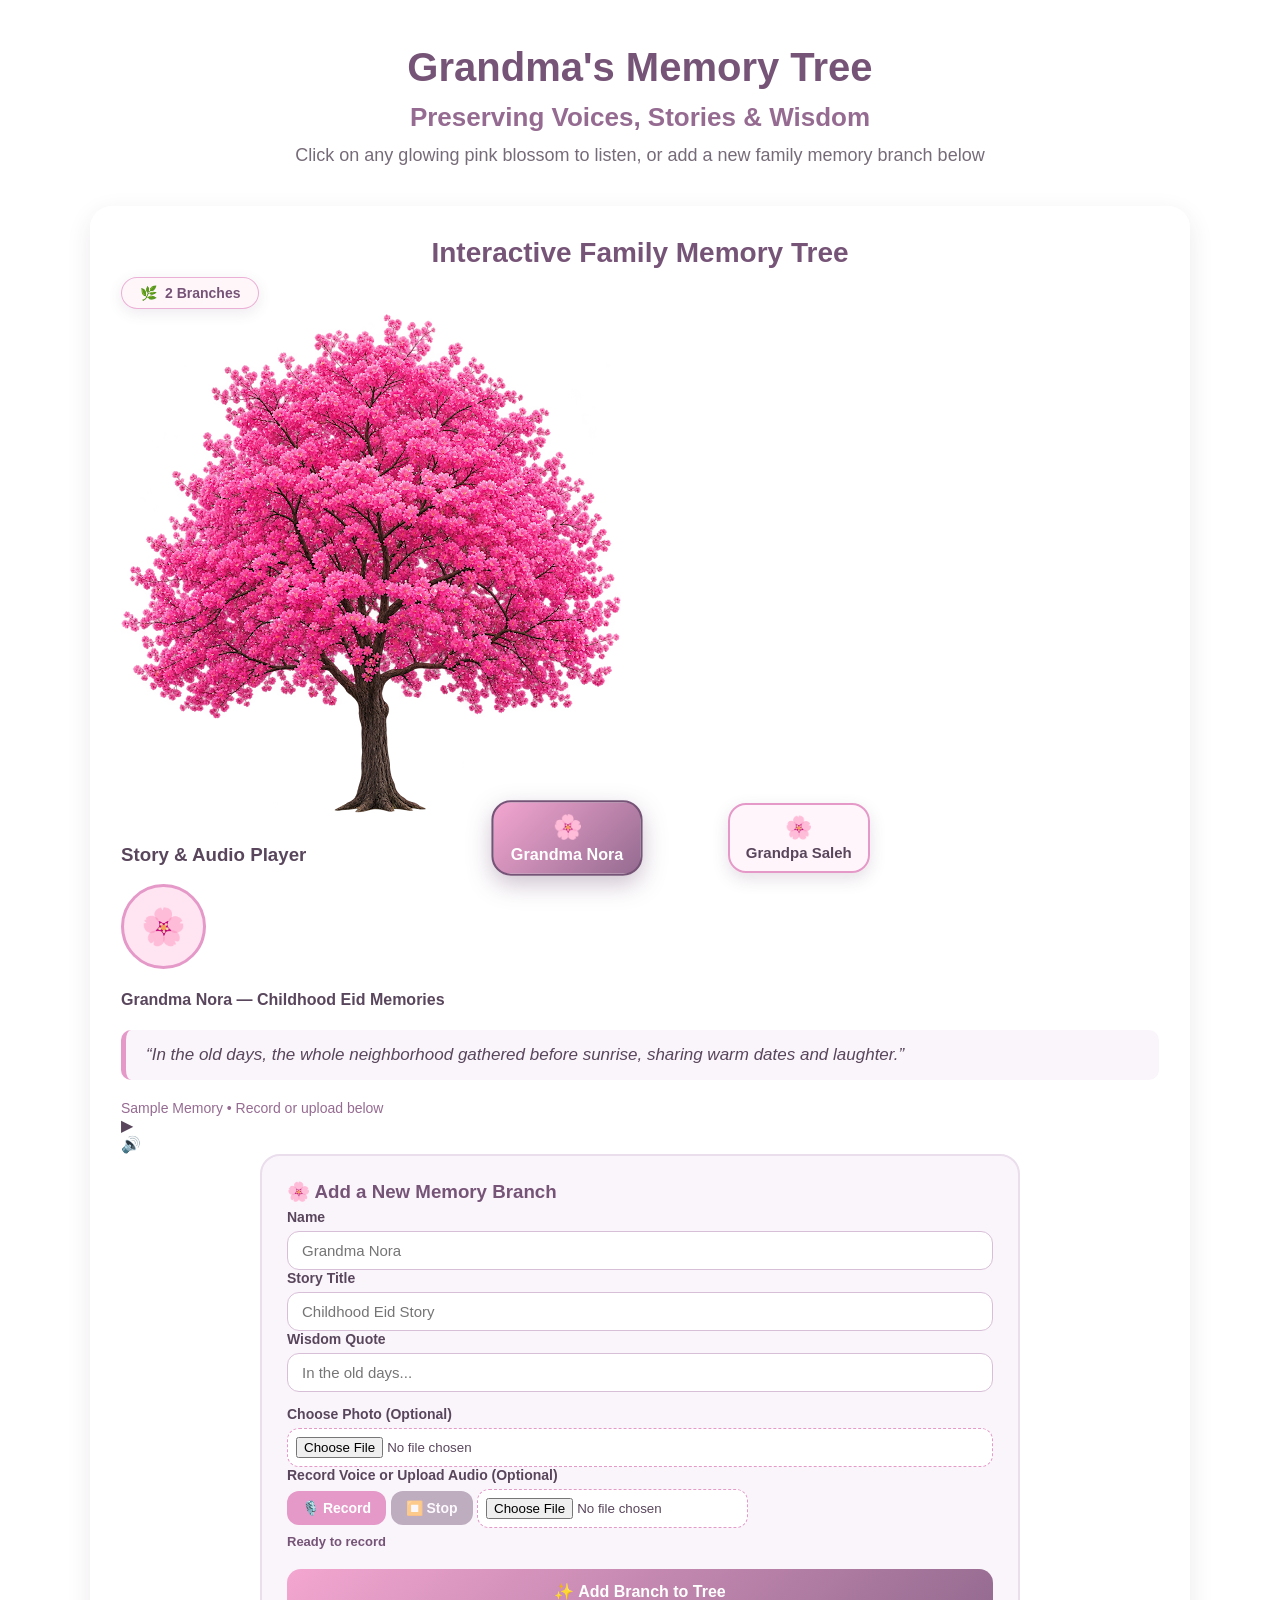
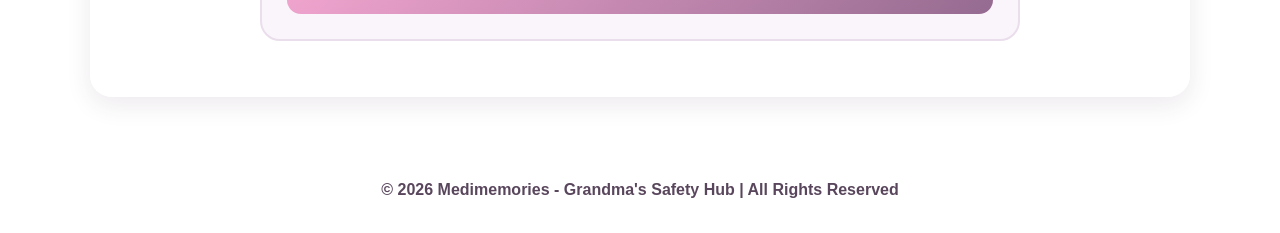
==== commit a98661cb: "Update Memory-tree.html" ====
--- a/Memory-tree.html
+++ b/Memory-tree.html
@@ -3,27 +3,27 @@
 <head>
     <meta charset="UTF-8">
     <meta name="viewport" content="width=device-width, initial-scale=1.0">
-    <title>Medimemories - Memory Tree</title>
+    <title>Medimemories - Grandma's Memory Tree</title>
     <link rel="preconnect" href="https://fonts.googleapis.com">
     <link rel="preconnect" href="https://fonts.gstatic.com" crossorigin>
-    <link href="https://fonts.googleapis.com/css2?family=Playfair+Display:ital,wght@0,500;1,400;1,500;1,600&display=swap" rel="stylesheet">
+    <link href="https://fonts.googleapis.com/css2?family=Playfair+Display:ital,wght@0,500;1,500;1,600&display=swap" rel="stylesheet">
     <link rel="stylesheet" href="Memory-tree.css">
 </head>
 <body>
 
     <header>
-        <h1>🌳 Grandma’s Memory Tree</h1>
+        <h1>Grandma's Memory Tree</h1>
         <h2>Preserving Voices, Stories &amp; Wisdom</h2>
-        <p>Click on any glowing pink blossom to listen, or add a new family memory branch below.</p>
+        <p>Click on any glowing pink blossom to listen, or add a new family memory branch below</p>
     </header>
 
     <main>
-        <!-- NOTIFICATION BANNER -->
+        <!-- POETIC NOTIFICATION BANNER -->
         <div id="memoryNotification" class="memory-notification" role="status" aria-live="polite" style="display: none;">
             <div id="notificationPetalsLayer" class="notification-petals-layer" aria-hidden="true"></div>
 
             <div class="notification-content">
-                <span class="notification-icon">🔔</span>
+                <span class="notification-icon">🌸</span>
                 <div>
                     <p id="notificationMessage" class="notification-poetic-text"></p>
                 </div>
@@ -34,114 +34,98 @@
             </div>
         </div>
 
+        <!-- INTERACTIVE FAMILY MEMORY TREE SECTION -->
         <section class="tree-section">
-            <div class="tree-top-meta">
+            <div class="section-header-row">
+                <h2>Interactive Family Memory Tree</h2>
                 <div id="branchCounterBadge" class="branch-counter-badge" aria-live="polite">
-                    <span class="branch-icon">🌿</span>
+                    <span>🌿</span>
                     <span id="branchCountText">2 Branches</span>
                 </div>
             </div>
 
-            <h2>Interactive Family Memory Tree</h2>
-            <p>Each blossom holds a precious voice recording and timeless advice.</p>
-
-            <div class="tree-container" id="treeContainer">
-                <svg class="pink-tree" viewBox="0 0 800 620" xmlns="http://www.w3.org/2000/svg">
-                    <defs>
-                        <linearGradient id="trunkGrad" x1="0%" y1="0%" x2="100%" y2="0%">
-                            <stop offset="0%" stop-color="#6d4c6e" />
-                            <stop offset="50%" stop-color="#8b628c" />
-                            <stop offset="100%" stop-color="#59465c" />
-                        </linearGradient>
-
-                        <radialGradient id="pinkCanopy" cx="50%" cy="45%" r="55%">
-                            <stop offset="0%" stop-color="#ffd1e8" />
-                            <stop offset="55%" stop-color="#f3a6d0" />
-                            <stop offset="100%" stop-color="#b87db8" />
-                        </radialGradient>
-
-                        <radialGradient id="softLavender" cx="50%" cy="50%" r="50%">
-                            <stop offset="0%" stop-color="#ffe4f2" />
-                            <stop offset="70%" stop-color="#e599c8" />
-                            <stop offset="100%" stop-color="#956b91" />
-                        </radialGradient>
-                    </defs>
-
-                    <ellipse cx="400" cy="585" rx="230" ry="22" fill="rgba(118, 84, 119, 0.22)" />
-
-                    <path class="tree-trunk" d="M365,580 Q375,450 350,350 Q310,290 230,250 L245,235 Q325,275 370,330 Q395,250 390,180 L412,180 Q415,255 430,325 Q485,270 565,235 L578,252 Q495,290 448,350 Q425,450 438,580 Z" fill="url(#trunkGrad)" />
-
-                    <g class="tree-foliage">
-                        <circle cx="400" cy="195" r="145" fill="url(#pinkCanopy)" opacity="0.92" />
-                        <circle cx="255" cy="255" r="115" fill="url(#softLavender)" opacity="0.90" />
-                        <circle cx="545" cy="255" r="115" fill="url(#softLavender)" opacity="0.90" />
-                        <circle cx="310" cy="155" r="105" fill="url(#pinkCanopy)" opacity="0.88" />
-                        <circle cx="490" cy="155" r="105" fill="url(#pinkCanopy)" opacity="0.88" />
-                        <circle cx="400" cy="115" r="95" fill="#ffd9ec" opacity="0.85" />
-                    </g>
-                </svg>
-
-                <!-- Dynamic branches will be rendered here -->
-                <div id="branchesWrapper"></div>
+            <div class="tree-stage" id="treeStage">
+                <div class="tree-sway-wrapper" id="treeSwayWrapper">
+                    <img id="cherryTreeImg"
+                         src="cherry-tree.png"
+                         alt="Pink Cherry Blossom Memory Tree"
+                         class="cherry-tree-image">
+
+                    <!-- Dynamic Blossom Pin Cards Rendered on Tree Branches -->
+                    <div id="branchesWrapper" class="branches-wrapper"></div>
+                </div>
             </div>
         </section>
 
-        <!-- STORY & AUDIO PLAYER CARD -->
-        <section class="story-player-card" id="storyPlayerCard">
-            <div class="story-header">
-                <img id="grandparentImg" src="" alt="Grandparent Portrait" class="grandparent-photo" style="display: none;">
-                <div id="photoPlaceholder" class="photo-placeholder">🌸</div>
-                <div>
-                    <h3 id="memoryTitle">Select or Add a Branch on the Tree</h3>
-                    <p id="memoryMeta" class="memory-meta">Click any pink blossom above to view the story and play audio.</p>
+        <!-- STORY & AUDIO PLAYER SECTION -->
+        <section class="story-player-section" id="storyPlayerCard">
+            <h3>Story &amp; Audio Player</h3>
+
+            <div class="story-player-row">
+                <div class="story-person-box">
+                    <img id="grandparentImg" src="" alt="Grandparent Portrait" class="grandparent-photo" style="display: none;">
+                    <div id="photoPlaceholder" class="photo-placeholder">🌸</div>
+
+                    <div class="story-text-content">
+                        <h4 id="memoryTitle">Grandma Nora — Childhood Eid Memories</h4>
+                        <blockquote id="memoryQuote" class="memory-quote">
+                            “In the old days, the whole neighborhood gathered before sunrise, sharing warm dates and laughter.”
+                        </blockquote>
+                        <p id="memoryMeta" class="memory-meta">Sample Memory • Record or upload below</p>
+                    </div>
+                </div>
+
+                <div class="story-audio-box">
+                    <audio id="memoryAudio" controls style="display: none;">
+                        Your browser does not support the audio element.
+                    </audio>
+                    <div id="audioPlaceholderPill" class="audio-placeholder-pill">
+                        <span>▶</span>
+                        <div class="audio-line"></div>
+                        <span>🔊</span>
+                    </div>
                 </div>
             </div>
-
-            <blockquote id="memoryQuote" class="memory-quote">
-                “Every wrinkle tells a story, and every voice is a treasure worth keeping.”
-            </blockquote>
-
-            <audio id="memoryAudio" controls style="display: none;">
-                Your browser does not support the audio element.
-            </audio>
-            <p id="noAudioMsg" class="memory-meta">No audio file attached for this branch yet.</p>
         </section>
 
-        <!-- ADD NEW BRANCH FORM FOR END USER -->
+        <!-- ADD NEW MEMORY BRANCH SECTION -->
         <section class="add-memory-section">
             <h3>🌸 Add a New Memory Branch</h3>
-            <p>Upload a photo and either record a voice note or choose an audio file from your device.</p>
 
             <form id="addMemoryForm" class="add-memory-form">
-                <div class="form-row">
-                    <label for="personName">Grandparent Name *</label>
-                    <input type="text" id="personName" placeholder="e.g., Grandma Fatima" required>
-                </div>
-
-                <div class="form-row">
-                    <label for="storyTitle">Story Title *</label>
-                    <input type="text" id="storyTitle" placeholder="e.g., Childhood Eid Story" required>
-                </div>
-
-                <div class="form-row">
-                    <label for="storyQuote">Wisdom Quote *</label>
-                    <textarea id="storyQuote" rows="2" placeholder="Write a memorable quote or advice..." required></textarea>
-                </div>
-
-                <div class="form-row">
-                    <label for="photoInput">Choose Photo (Optional)</label>
-                    <input type="file" id="photoInput" accept="image/*">
-                </div>
-
-                <div class="form-row">
-                    <label>Record Voice Directly or Upload Audio File (Optional)</label>
-                    <div class="voice-controls">
-                        <button type="button" id="recordBtn" class="record-btn">🎙️ Start Recording</button>
-                        <button type="button" id="stopBtn" class="stop-btn" disabled>⏹️ Stop</button>
+                <div class="form-grid-3">
+                    <div class="form-row">
+                        <label for="personName">Name</label>
+                        <input type="text" id="personName" placeholder="Grandma Nora" required>
+                    </div>
+
+                    <div class="form-row">
+                        <label for="storyTitle">Story Title</label>
+                        <input type="text" id="storyTitle" placeholder="Childhood Eid Story" required>
+                    </div>
+
+                    <div class="form-row">
+                        <label for="storyQuote">Wisdom Quote</label>
+                        <input type="text" id="storyQuote" placeholder="In the old days..." required>
+                    </div>
+                </div>
+
+                <div class="form-grid-2">
+                    <div class="form-row">
+                        <label for="photoInput">Choose Photo (Optional)</label>
+                        <input type="file" id="photoInput" accept="image/*">
+                    </div>
+
+                    <div class="form-row">
+                        <label>Record Voice or Upload Audio (Optional)</label>
+                        <div class="voice-inline-group">
+                            <button type="button" id="recordBtn" class="record-btn">🎙️ Record</button>
+                            <button type="button" id="stopBtn" class="stop-btn" disabled>⏹️ Stop</button>
+                            <input type="file" id="audioInput" accept="audio/*">
+                        </div>
                         <span id="recordStatus" class="record-status">Ready to record</span>
-                    </div>
-                    <audio id="recordedPreview" controls style="display: none; margin-top: 8px;"></audio>
-                    <input type="file" id="audioInput" accept="audio/*">
+                        <audio id="recordedPreview" controls style="display: none; margin-top: 6px;"></audio>
+                    </div>
                 </div>
 
                 <button type="submit" class="add-branch-btn">✨ Add Branch to Tree</button>
@@ -150,7 +134,7 @@
     </main>
 
     <footer>
-        <p>&copy; 2026 Medimemories - Grandma’s Safety &amp; Nostalgia Hub | All Rights Reserved</p>
+        <p>&copy; 2026 Medimemories - Grandma's Safety Hub | All Rights Reserved</p>
     </footer>
 
     <script>
@@ -194,14 +178,14 @@
         ];
 
         const branchPositions = [
-            { top: "20%", left: "16%" },
-            { top: "20%", left: "62%" },
-            { top: "42%", left: "20%" },
-            { top: "42%", left: "58%" },
-            { top: "12%", left: "39%" },
-            { top: "32%", left: "39%" },
-            { top: "55%", left: "14%" },
-            { top: "55%", left: "64%" }
+            { top: "40%", left: "37%" },
+            { top: "40%", left: "58%" },
+            { top: "24%", left: "48%" },
+            { top: "53%", left: "28%" },
+            { top: "53%", left: "66%" },
+            { top: "27%", left: "33%" },
+            { top: "27%", left: "62%" },
+            { top: "47%", left: "48%" }
         ];
 
         const branchesWrapper = document.getElementById("branchesWrapper");
@@ -219,7 +203,6 @@
             }
         }
 
-        // Voice recording state
         let mediaRecorder = null;
         let audioChunks = [];
         let recordedAudioURL = "";
@@ -253,7 +236,6 @@
                     recordedPreview.src = recordedAudioURL;
                     recordedPreview.style.display = "block";
                     recordStatus.textContent = "Recording saved! Ready to add branch.";
-
                     stream.getTracks().forEach(track => track.stop());
                 };
 
@@ -283,7 +265,6 @@
             }
         });
 
-        // Notification, petals (on notification only) & soft chime
         const memoryNotification = document.getElementById("memoryNotification");
         const notificationMessage = document.getElementById("notificationMessage");
         const notificationPetalsLayer = document.getElementById("notificationPetalsLayer");
@@ -300,48 +281,36 @@
 
                 const ctx = new AudioCtx();
                 const now = ctx.currentTime;
-
                 const notes = [523.25, 659.25, 783.99];
                 notes.forEach((freq, idx) => {
                     const osc = ctx.createOscillator();
                     const gain = ctx.createGain();
-
                     osc.type = "sine";
                     osc.frequency.setValueAtTime(freq, now + idx * 0.12);
-
                     gain.gain.setValueAtTime(0.001, now + idx * 0.12);
                     gain.gain.exponentialRampToValueAtTime(0.08, now + idx * 0.12 + 0.03);
                     gain.gain.exponentialRampToValueAtTime(0.0001, now + idx * 0.12 + 0.35);
-
                     osc.connect(gain);
                     gain.connect(ctx.destination);
-
                     osc.start(now + idx * 0.12);
                     osc.stop(now + idx * 0.12 + 0.38);
                 });
-            } catch (e) {
-                // Ignore if audio context is blocked
-            }
+            } catch (e) {}
         }
 
         function spawnNotificationParticles() {
             notificationPetalsLayer.innerHTML = "";
             const symbols = ["🌸", "💗", "🌷", "🤍", "🌸", "💕"];
-            const count = 12;
-
-            for (let i = 0; i < count; i++) {
+            for (let i = 0; i < 12; i++) {
                 const particle = document.createElement("span");
                 particle.className = "notification-particle";
                 particle.textContent = symbols[i % symbols.length];
-
                 const left = 6 + Math.random() * 88;
                 const driftX = (Math.random() - 0.5) * 42;
                 const delay = Math.random() * 0.45;
-
                 particle.style.left = `${left}%`;
                 particle.style.setProperty("--drift-x", `${driftX}px`);
                 particle.style.animationDelay = `${delay}s`;
-
                 notificationPetalsLayer.appendChild(particle);
             }
         }
@@ -349,7 +318,6 @@
         function showMemoryNotification(memoryIndex) {
             latestAddedIndex = memoryIndex;
             notificationMessage.textContent = getNextPoeticMessage();
-
             memoryNotification.style.display = "flex";
             spawnNotificationParticles();
             playSoftChime();
@@ -379,16 +347,16 @@
                 const btn = document.createElement("button");
                 btn.type = "button";
                 btn.className = "memory-branch";
+                if (index === 0) btn.classList.add("active-branch");
 
                 const pos = branchPositions[index % branchPositions.length];
                 btn.style.top = pos.top;
                 btn.style.left = pos.left;
-                btn.style.animationDelay = `${(index * 0.4) % 2}s`;
+                btn.style.animationDelay = `${(index * 0.45) % 2}s`;
 
                 btn.innerHTML = `
-                    <span class="blossom-icon">${index % 2 === 0 ? "🌸" : "🌺"}</span>
+                    <span class="blossom-icon">🌸</span>
                     <span class="branch-title">${mem.name}</span>
-                    <small>${mem.shortTitle}</small>
                 `;
 
                 btn.onclick = () => playMemory(index);
@@ -414,17 +382,17 @@
             }
 
             const audioPlayer = document.getElementById("memoryAudio");
-            const noAudioMsg = document.getElementById("noAudioMsg");
+            const audioPill = document.getElementById("audioPlaceholderPill");
             if (selected.audio) {
                 audioPlayer.src = selected.audio;
                 audioPlayer.style.display = "block";
-                noAudioMsg.style.display = "none";
+                audioPill.style.display = "none";
                 audioPlayer.load();
                 audioPlayer.play();
             } else {
                 audioPlayer.pause();
                 audioPlayer.style.display = "none";
-                noAudioMsg.style.display = "block";
+                audioPill.style.display = "flex";
             }
 
             const allBranches = document.querySelectorAll(".memory-branch");
--- a/Memory-tree.css
+++ b/Memory-tree.css
@@ -1,7 +1,9 @@
 /* =========================
    GENERAL SETTINGS
 ========================= */
-* {
+*,
+*::before,
+*::after {
     box-sizing: border-box;
 }
 
@@ -75,47 +77,127 @@
 }
 
 /* =========================
-   NEW MEMORY NOTIFICATION
+   BRANCH COUNTER CAPSULE
+========================= */
+.tree-top-meta {
+    display: flex;
+    justify-content: center;
+    margin-bottom: 14px;
+}
+
+.branch-counter-badge {
+    display: inline-flex;
+    align-items: center;
+    gap: 8px;
+    padding: 7px 18px;
+    background: rgba(255, 245, 250, 0.85);
+    backdrop-filter: blur(8px);
+    -webkit-backdrop-filter: blur(8px);
+    border: 1.5px solid rgba(229, 153, 200, 0.75);
+    border-radius: 999px;
+    color: #765477;
+    font-size: 14px;
+    font-weight: 700;
+    box-shadow: 0 4px 14px rgba(118, 84, 119, 0.12);
+}
+
+.branch-counter-badge.pulse {
+    animation: counterSoftPulse 0.9s ease;
+}
+
+@keyframes counterSoftPulse {
+    0% {
+        transform: scale(1);
+        box-shadow: 0 4px 14px rgba(118, 84, 119, 0.12);
+    }
+    45% {
+        transform: scale(1.08);
+        box-shadow: 0 0 20px rgba(229, 153, 200, 0.65);
+    }
+    100% {
+        transform: scale(1);
+        box-shadow: 0 4px 14px rgba(118, 84, 119, 0.12);
+    }
+}
+
+/* =========================
+   NEW MEMORY NOTIFICATION & PETALS
 ========================= */
 .memory-notification {
+    position: relative;
     display: flex;
     align-items: center;
     justify-content: space-between;
     gap: 15px;
     max-width: 760px;
     margin: 0 auto 22px;
-    padding: 15px 20px;
+    padding: 16px 20px;
     background: linear-gradient(135deg, #fff0f7, #f5ebfa);
     border: 2px solid #e599c8;
     border-radius: 18px;
     box-shadow: 0 8px 22px rgba(118, 84, 119, 0.18);
+    overflow: visible;
     animation: slideDownNotif 0.35s ease;
 }
 
+.notification-petals-layer {
+    position: absolute;
+    inset: -10px;
+    pointer-events: none;
+    overflow: visible;
+    z-index: 2;
+}
+
+.notification-particle {
+    position: absolute;
+    bottom: 8px;
+    font-size: 15px;
+    opacity: 0;
+    user-select: none;
+    animation: floatUpPetal 2.3s ease-out forwards;
+}
+
+@keyframes floatUpPetal {
+    0% {
+        opacity: 0;
+        transform: translateY(6px) scale(0.75) rotate(0deg);
+    }
+    20% {
+        opacity: 0.95;
+    }
+    100% {
+        opacity: 0;
+        transform: translateY(-62px) translateX(var(--drift-x, 12px)) scale(1.15) rotate(22deg);
+    }
+}
+
 .notification-content {
+    position: relative;
+    z-index: 3;
     display: flex;
     align-items: center;
     gap: 12px;
+    flex: 1;
 }
 
 .notification-icon {
-    font-size: 26px;
-}
-
-.notification-content strong {
-    display: block;
-    color: #765477;
-    font-size: 16px;
-    margin-bottom: 3px;
-}
-
-.notification-content p {
+    font-size: 24px;
+    flex-shrink: 0;
+}
+
+.notification-poetic-text {
     margin: 0;
-    color: #59465c;
-    font-size: 14px;
+    font-family: "Playfair Display", Georgia, serif;
+    font-style: italic;
+    font-weight: 500;
+    font-size: 17px;
+    line-height: 1.5;
+    color: #59465c;
 }
 
 .notification-actions {
+    position: relative;
+    z-index: 3;
     display: flex;
     align-items: center;
     gap: 8px;
